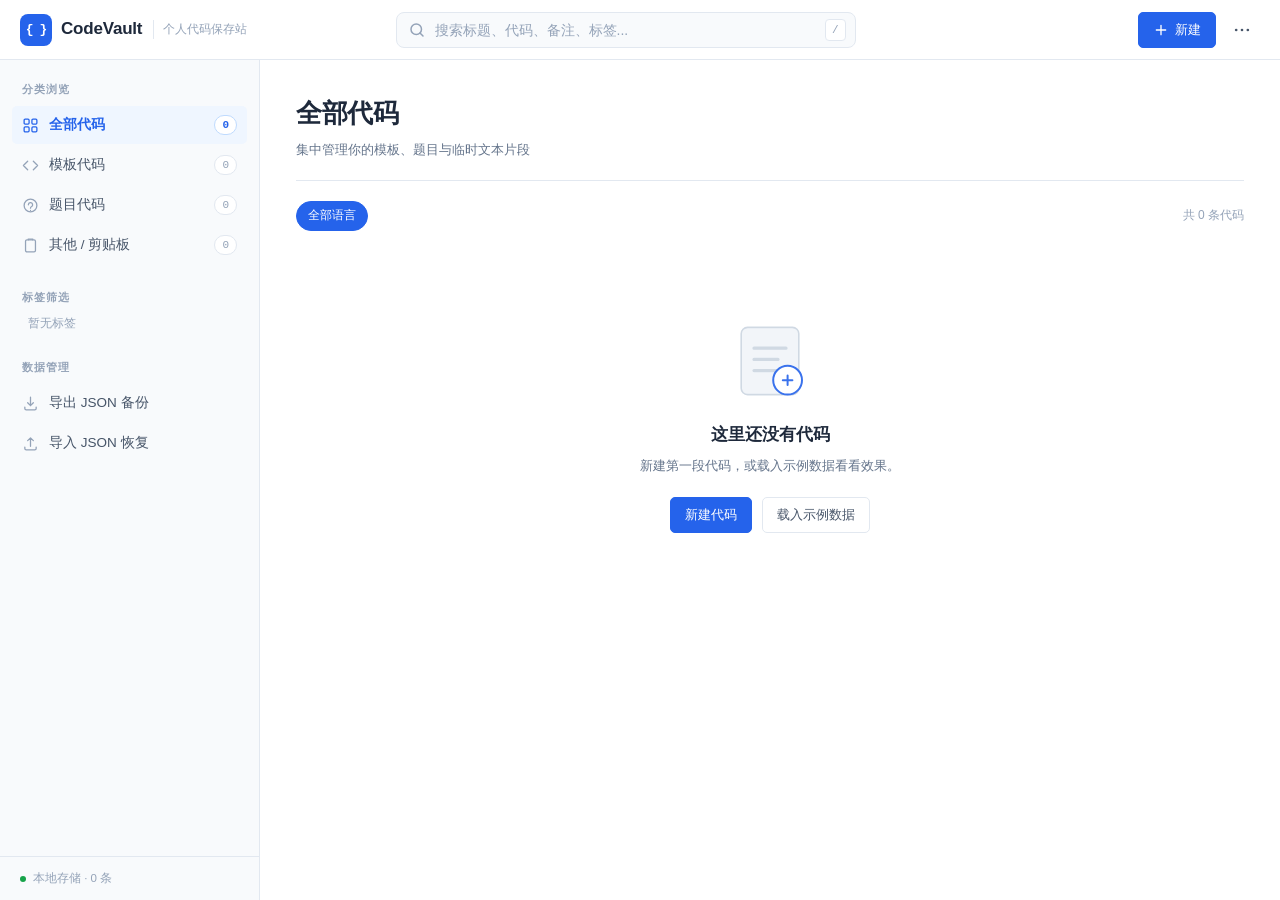
==== index.html @ a91841c7 "feat: CodeVault personal code snippet site (OI-Wiki style)" ====
<!DOCTYPE html>
<html lang="zh-CN">
<head>
  <meta charset="UTF-8" />
  <meta name="viewport" content="width=device-width, initial-scale=1.0" />
  <meta name="description" content="CodeVault - 个人代码保存站，集中管理模板代码、题目代码与云剪贴板片段。" />
  <title>CodeVault · 个人代码保存站</title>
  <link rel="stylesheet" href="styles.css" />
</head>
<body>
  <!-- ============ 顶部栏 ============ -->
  <header class="topbar">
    <div class="topbar-inner">
      <button id="sidebarToggle" class="icon-btn sidebar-toggle" aria-label="切换导航菜单" title="切换导航">
        <svg viewBox="0 0 24 24" width="20" height="20" aria-hidden="true"><path d="M3 6h18M3 12h18M3 18h18" stroke="currentColor" stroke-width="2" stroke-linecap="round"/></svg>
      </button>

      <a href="#" class="brand" id="brandHome">
        <span class="brand-mark">{ }</span>
        <span class="brand-name">CodeVault</span>
        <span class="brand-sub">个人代码保存站</span>
      </a>

      <div class="search-wrap">
        <svg class="search-icon" viewBox="0 0 24 24" width="18" height="18" aria-hidden="true"><circle cx="11" cy="11" r="7" fill="none" stroke="currentColor" stroke-width="2"/><path d="m20 20-4-4" stroke="currentColor" stroke-width="2" stroke-linecap="round"/></svg>
        <input id="searchInput" type="search" placeholder="搜索标题、代码、备注、标签..." autocomplete="off" spellcheck="false" />
        <kbd class="search-kbd">/</kbd>
      </div>

      <div class="topbar-actions">
        <button id="newBtn" class="btn btn-primary">
          <svg viewBox="0 0 24 24" width="16" height="16" aria-hidden="true"><path d="M12 5v14M5 12h14" stroke="currentColor" stroke-width="2" stroke-linecap="round"/></svg>
          <span>新建</span>
        </button>
        <div class="dropdown" id="moreDropdown">
          <button id="moreBtn" class="icon-btn" aria-label="更多操作" title="更多">
            <svg viewBox="0 0 24 24" width="20" height="20" aria-hidden="true"><circle cx="5" cy="12" r="1.6" fill="currentColor"/><circle cx="12" cy="12" r="1.6" fill="currentColor"/><circle cx="19" cy="12" r="1.6" fill="currentColor"/></svg>
          </button>
          <div class="dropdown-menu" id="moreMenu" hidden>
            <button data-action="export">导出 JSON 备份</button>
            <button data-action="import">导入 JSON 恢复</button>
            <button data-action="sample">载入示例数据</button>
            <div class="dropdown-divider"></div>
            <button data-action="clear" class="danger">清空所有数据</button>
          </div>
        </div>
      </div>
    </div>
  </header>

  <div class="app-shell">
    <!-- ============ 左侧导航 ============ -->
    <aside class="sidebar" id="sidebar">
      <div class="sidebar-scroll">
        <div class="nav-section">
          <div class="nav-title">分类浏览</div>
          <a href="#" class="nav-item active" data-category="all">
            <span class="nav-icon">
              <svg viewBox="0 0 24 24" width="17" height="17" aria-hidden="true"><rect x="3" y="3" width="7" height="7" rx="1.5" fill="none" stroke="currentColor" stroke-width="1.8"/><rect x="14" y="3" width="7" height="7" rx="1.5" fill="none" stroke="currentColor" stroke-width="1.8"/><rect x="3" y="14" width="7" height="7" rx="1.5" fill="none" stroke="currentColor" stroke-width="1.8"/><rect x="14" y="14" width="7" height="7" rx="1.5" fill="none" stroke="currentColor" stroke-width="1.8"/></svg>
            </span>
            <span class="nav-label">全部代码</span>
            <span class="nav-count" id="countAll">0</span>
          </a>
          <a href="#" class="nav-item" data-category="template">
            <span class="nav-icon">
              <svg viewBox="0 0 24 24" width="17" height="17" aria-hidden="true"><path d="m8 6-6 6 6 6M16 6l6 6-6 6" fill="none" stroke="currentColor" stroke-width="1.8" stroke-linecap="round" stroke-linejoin="round"/></svg>
            </span>
            <span class="nav-label">模板代码</span>
            <span class="nav-count" id="countTemplate">0</span>
          </a>
          <a href="#" class="nav-item" data-category="problem">
            <span class="nav-icon">
              <svg viewBox="0 0 24 24" width="17" height="17" aria-hidden="true"><path d="M9 11a3 3 0 1 1 4.2 2.8c-.8.4-1.2 1.1-1.2 2M12 19h.01" fill="none" stroke="currentColor" stroke-width="1.8" stroke-linecap="round"/><circle cx="12" cy="12" r="9" fill="none" stroke="currentColor" stroke-width="1.8"/></svg>
            </span>
            <span class="nav-label">题目代码</span>
            <span class="nav-count" id="countProblem">0</span>
          </a>
          <a href="#" class="nav-item" data-category="clipboard">
            <span class="nav-icon">
              <svg viewBox="0 0 24 24" width="17" height="17" aria-hidden="true"><rect x="5" y="4" width="14" height="17" rx="2" fill="none" stroke="currentColor" stroke-width="1.8"/><path d="M9 4V3h6v1" fill="none" stroke="currentColor" stroke-width="1.8" stroke-linecap="round"/></svg>
            </span>
            <span class="nav-label">其他 / 剪贴板</span>
            <span class="nav-count" id="countClipboard">0</span>
          </a>
        </div>

        <div class="nav-section" id="tagSection">
          <div class="nav-title">标签筛选</div>
          <div id="tagList" class="tag-list"></div>
        </div>

        <div class="nav-section">
          <div class="nav-title">数据管理</div>
          <a href="#" class="nav-item nav-link" data-action="export">
            <span class="nav-icon">
              <svg viewBox="0 0 24 24" width="17" height="17" aria-hidden="true"><path d="M12 3v12m0 0 4-4m-4 4-4-4M4 17v2a2 2 0 0 0 2 2h12a2 2 0 0 0 2-2v-2" fill="none" stroke="currentColor" stroke-width="1.8" stroke-linecap="round" stroke-linejoin="round"/></svg>
            </span>
            <span class="nav-label">导出 JSON 备份</span>
          </a>
          <a href="#" class="nav-item nav-link" data-action="import">
            <span class="nav-icon">
              <svg viewBox="0 0 24 24" width="17" height="17" aria-hidden="true"><path d="M12 16V4m0 0 4 4m-4-4L8 8M4 17v2a2 2 0 0 0 2 2h12a2 2 0 0 0 2-2v-2" fill="none" stroke="currentColor" stroke-width="1.8" stroke-linecap="round" stroke-linejoin="round"/></svg>
            </span>
            <span class="nav-label">导入 JSON 恢复</span>
          </a>
        </div>
      </div>

      <div class="sidebar-footer">
        <span class="dot"></span>
        <span id="storageInfo">本地存储 · 0 条</span>
      </div>
    </aside>
    <div class="sidebar-backdrop" id="sidebarBackdrop" hidden></div>

    <!-- ============ 主内容区 ============ -->
    <main class="main-content" id="mainContent">
      <div class="content-wrap">
        <div class="page-heading">
          <div>
            <h1 id="pageTitle">全部代码</h1>
            <p id="pageDesc">集中管理你的模板、题目与临时文本片段</p>
          </div>
          <button id="headingNewBtn" class="btn btn-ghost heading-new">+ 新建代码</button>
        </div>

        <!-- 快速粘贴：仅在“其他 / 剪贴板”分类显示 -->
        <section class="quick-paste" id="quickPaste" hidden>
          <div class="quick-paste-head">
            <h2>快速粘贴</h2>
            <span>像云剪贴板一样，贴上就能存</span>
          </div>
          <textarea id="quickPasteInput" rows="3" placeholder="在这里粘贴文本，然后点“保存片段”..." spellcheck="false"></textarea>
          <div class="quick-paste-actions">
            <input id="quickPasteTitle" type="text" placeholder="备注标题（可选）" maxlength="80" />
            <button id="quickPasteSave" class="btn btn-primary">保存片段</button>
          </div>
        </section>

        <div class="filter-bar">
          <div class="filter-chips" id="langChips"></div>
          <div class="result-info" id="resultInfo"></div>
        </div>

        <div class="card-grid" id="cardList"></div>

        <div class="empty-state" id="emptyState" hidden>
          <div class="empty-illustration">
            <svg viewBox="0 0 120 120" width="96" height="96" aria-hidden="true">
              <rect x="24" y="18" width="72" height="84" rx="8" fill="#f1f5f9" stroke="#cbd5e1" stroke-width="2"/>
              <path d="M40 44h40M40 58h30M40 72h36" stroke="#cbd5e1" stroke-width="4" stroke-linecap="round"/>
              <circle cx="82" cy="84" r="18" fill="#fff" stroke="#2563eb" stroke-width="2.5"/>
              <path d="M76 84h12M82 78v12" stroke="#2563eb" stroke-width="2.5" stroke-linecap="round"/>
            </svg>
          </div>
          <h3 id="emptyTitle">这里还没有代码</h3>
          <p id="emptyDesc">点击右上角「新建」，把第一段代码存进来吧。</p>
          <div class="empty-actions" id="emptyActions">
            <button class="btn btn-primary" id="emptyActionBtn">新建代码</button>
          </div>
        </div>
      </div>
    </main>
  </div>

  <!-- ============ 编辑弹窗 ============ -->
  <div class="modal" id="editorModal" hidden>
    <div class="modal-backdrop" data-close-modal></div>
    <div class="modal-panel modal-panel-lg">
      <div class="modal-head">
        <h2 id="editorTitle">新建代码</h2>
        <button class="icon-btn" data-close-modal aria-label="关闭弹窗">
          <svg viewBox="0 0 24 24" width="20" height="20" aria-hidden="true"><path d="M6 6l12 12M18 6 6 18" stroke="currentColor" stroke-width="2" stroke-linecap="round"/></svg>
        </button>
      </div>
      <form id="editorForm" class="modal-body" novalidate></form>
      <div class="modal-foot">
        <button class="btn btn-ghost" data-close-modal>取消</button>
        <button class="btn btn-primary" id="editorSubmit" form="editorForm" type="submit">保存</button>
      </div>
    </div>
  </div>

  <!-- ============ 查看完整代码弹窗 ============ -->
  <div class="modal" id="viewModal" hidden>
    <div class="modal-backdrop" data-close-modal></div>
    <div class="modal-panel modal-panel-lg">
      <div class="modal-head">
        <h2 id="viewTitle">代码详情</h2>
        <div class="modal-head-actions">
          <button class="btn btn-ghost" id="viewCopyBtn">复制</button>
          <button class="btn btn-ghost" id="viewEditBtn">编辑</button>
          <button class="icon-btn" data-close-modal aria-label="关闭弹窗">
            <svg viewBox="0 0 24 24" width="20" height="20" aria-hidden="true"><path d="M6 6l12 12M18 6 6 18" stroke="currentColor" stroke-width="2" stroke-linecap="round"/></svg>
          </button>
        </div>
      </div>
      <div class="modal-body" id="viewBody"></div>
    </div>
  </div>

  <!-- ============ 确认弹窗 ============ -->
  <div class="modal" id="confirmModal" hidden>
    <div class="modal-backdrop" data-close-modal></div>
    <div class="modal-panel modal-panel-sm">
      <div class="modal-head"><h2 id="confirmTitle">确认操作</h2></div>
      <div class="modal-body"><p id="confirmMessage"></p></div>
      <div class="modal-foot">
        <button class="btn btn-ghost" data-close-modal>取消</button>
        <button class="btn btn-danger" id="confirmOk">确认</button>
      </div>
    </div>
  </div>

  <input type="file" id="importFile" accept="application/json,.json" hidden />
  <div class="toast" id="toast" hidden></div>

  <script src="app.js"></script>
</body>
</html>
---- styles.css ----
/* ==========================================================================
   CodeVault · 个人代码保存站
   风格参考 OI-Wiki：简洁文档风 / 左侧分类导航 / 代码卡片
   ========================================================================== */

:root {
  /* 颜色 */
  --bg: #ffffff;
  --bg-soft: #f8fafc;
  --bg-hover: #f1f5f9;
  --sidebar-bg: #f8fafc;
  --border: #e2e8f0;
  --border-strong: #cbd5e1;
  --text: #1e293b;
  --text-secondary: #475569;
  --text-muted: #64748b;
  --text-faint: #94a3b8;
  --primary: #2563eb;
  --primary-hover: #1d4ed8;
  --primary-soft: #eff6ff;
  --primary-border: #bfdbfe;
  --danger: #dc2626;
  --danger-hover: #b91c1c;
  --danger-soft: #fef2f2;
  --success: #16a34a;
  --code-bg: #f6f8fa;
  --code-border: #e5e7eb;

  /* 代码高亮 */
  --tok-kw: #0550ae;
  --tok-str: #0a3069;
  --tok-num: #953800;
  --tok-com: #6a737d;
  --tok-fn: #8250df;
  --tok-type: #116329;
  --tok-op: #cf222e;

  /* 尺寸 */
  --topbar-h: 60px;
  --sidebar-w: 260px;
  --radius: 8px;
  --radius-sm: 5px;
  --shadow-sm: 0 1px 2px rgba(15, 23, 42, 0.04);
  --shadow-md: 0 4px 16px rgba(15, 23, 42, 0.08);
  --shadow-lg: 0 16px 48px rgba(15, 23, 42, 0.18);

  --font-sans: -apple-system, BlinkMacSystemFont, "Segoe UI", "PingFang SC",
    "Hiragino Sans GB", "Microsoft YaHei", "Helvetica Neue", Arial, sans-serif;
  --font-mono: ui-monospace, SFMono-Regular, "SF Mono", Menlo, Consolas,
    "Liberation Mono", "Courier New", monospace;
}

*,
*::before,
*::after {
  box-sizing: border-box;
}

html {
  scroll-behavior: smooth;
}

body {
  margin: 0;
  font-family: var(--font-sans);
  font-size: 14px;
  line-height: 1.65;
  color: var(--text);
  background: var(--bg);
  -webkit-font-smoothing: antialiased;
  -moz-osx-font-smoothing: grayscale;
}

a {
  color: var(--primary);
  text-decoration: none;
}

button,
input,
textarea,
select {
  font: inherit;
  color: inherit;
}

button {
  cursor: pointer;
}

svg {
  display: block;
  flex-shrink: 0;
}

[hidden] {
  display: none !important;
}

::selection {
  background: #bfdbfe;
}

/* ============================ 顶部栏 ============================ */
.topbar {
  position: sticky;
  top: 0;
  z-index: 100;
  height: var(--topbar-h);
  background: rgba(255, 255, 255, 0.96);
  backdrop-filter: saturate(180%) blur(8px);
  border-bottom: 1px solid var(--border);
}

.topbar-inner {
  height: 100%;
  display: flex;
  align-items: center;
  gap: 14px;
  padding: 0 20px;
  max-width: 1600px;
  margin: 0 auto;
}

.icon-btn {
  display: inline-flex;
  align-items: center;
  justify-content: center;
  width: 36px;
  height: 36px;
  padding: 0;
  border: 1px solid transparent;
  border-radius: var(--radius-sm);
  background: transparent;
  color: var(--text-secondary);
  transition: background 0.15s, color 0.15s;
}

.icon-btn:hover {
  background: var(--bg-hover);
  color: var(--text);
}

.sidebar-toggle {
  display: none;
}

.brand {
  display: inline-flex;
  align-items: center;
  gap: 9px;
  color: var(--text);
  white-space: nowrap;
}

.brand:hover {
  color: var(--text);
}

.brand-mark {
  display: inline-flex;
  align-items: center;
  justify-content: center;
  width: 32px;
  height: 32px;
  border-radius: 8px;
  background: var(--primary);
  color: #fff;
  font-family: var(--font-mono);
  font-size: 13px;
  font-weight: 700;
  letter-spacing: -1px;
}

.brand-name {
  font-size: 17px;
  font-weight: 700;
  letter-spacing: -0.2px;
}

.brand-sub {
  font-size: 12px;
  color: var(--text-faint);
  padding-left: 9px;
  margin-left: 2px;
  border-left: 1px solid var(--border);
}

.search-wrap {
  position: relative;
  flex: 1;
  max-width: 460px;
  margin: 0 auto;
}

.search-icon {
  position: absolute;
  left: 12px;
  top: 50%;
  transform: translateY(-50%);
  color: var(--text-faint);
  pointer-events: none;
}

.search-wrap input {
  width: 100%;
  height: 36px;
  padding: 0 40px 0 38px;
  border: 1px solid var(--border);
  border-radius: var(--radius);
  background: var(--bg-soft);
  outline: none;
  transition: border-color 0.15s, box-shadow 0.15s, background 0.15s;
}

.search-wrap input::placeholder {
  color: var(--text-faint);
}

.search-wrap input:focus {
  background: #fff;
  border-color: var(--primary);
  box-shadow: 0 0 0 3px rgba(37, 99, 235, 0.12);
}

.search-kbd {
  position: absolute;
  right: 10px;
  top: 50%;
  transform: translateY(-50%);
  padding: 1px 6px;
  font-family: var(--font-mono);
  font-size: 11px;
  line-height: 18px;
  color: var(--text-faint);
  background: #fff;
  border: 1px solid var(--border);
  border-radius: 4px;
  pointer-events: none;
}

.topbar-actions {
  display: flex;
  align-items: center;
  gap: 8px;
  margin-left: auto;
}

/* ============================ 按钮 ============================ */
.btn {
  display: inline-flex;
  align-items: center;
  justify-content: center;
  gap: 6px;
  min-height: 36px;
  padding: 0 14px;
  border-radius: var(--radius-sm);
  border: 1px solid transparent;
  font-size: 13px;
  font-weight: 500;
  white-space: nowrap;
  transition: background 0.15s, border-color 0.15s, color 0.15s, box-shadow 0.15s, transform 0.05s;
}

.btn:active {
  transform: translateY(1px);
}

.btn-primary {
  background: var(--primary);
  color: #fff;
  border-color: var(--primary);
}

.btn-primary:hover {
  background: var(--primary-hover);
  border-color: var(--primary-hover);
}

.btn-ghost {
  background: #fff;
  color: var(--text-secondary);
  border-color: var(--border);
}

.btn-ghost:hover {
  background: var(--bg-hover);
  color: var(--text);
}

.btn-danger {
  background: var(--danger);
  color: #fff;
  border-color: var(--danger);
}

.btn-danger:hover {
  background: var(--danger-hover);
}

.btn-sm {
  min-height: 28px;
  padding: 0 9px;
  font-size: 12px;
}

.heading-new {
  display: none;
}

/* ============================ 下拉菜单 ============================ */
.dropdown {
  position: relative;
}

.dropdown-menu {
  position: absolute;
  top: calc(100% + 8px);
  right: 0;
  min-width: 180px;
  padding: 6px;
  background: #fff;
  border: 1px solid var(--border);
  border-radius: var(--radius);
  box-shadow: var(--shadow-md);
  z-index: 200;
}

.dropdown-menu button {
  display: block;
  width: 100%;
  padding: 8px 10px;
  text-align: left;
  border: 0;
  border-radius: var(--radius-sm);
  background: transparent;
  color: var(--text-secondary);
  font-size: 13px;
}

.dropdown-menu button:hover {
  background: var(--bg-hover);
  color: var(--text);
}

.dropdown-menu button.danger {
  color: var(--danger);
}

.dropdown-menu button.danger:hover {
  background: var(--danger-soft);
}

.dropdown-divider {
  height: 1px;
  margin: 5px 4px;
  background: var(--border);
}

/* ============================ 布局 ============================ */
.app-shell {
  min-height: calc(100vh - var(--topbar-h));
}

.sidebar {
  position: fixed;
  top: var(--topbar-h);
  bottom: 0;
  left: 0;
  width: var(--sidebar-w);
  display: flex;
  flex-direction: column;
  background: var(--sidebar-bg);
  border-right: 1px solid var(--border);
  z-index: 90;
}

.sidebar-scroll {
  flex: 1;
  overflow-y: auto;
  padding: 20px 12px;
}

.nav-section {
  margin-bottom: 24px;
}

.nav-title {
  padding: 0 10px;
  margin-bottom: 8px;
  font-size: 11px;
  font-weight: 600;
  letter-spacing: 0.08em;
  text-transform: uppercase;
  color: var(--text-faint);
}

.nav-item {
  display: flex;
  align-items: center;
  gap: 10px;
  min-height: 38px;
  padding: 6px 10px;
  margin-bottom: 2px;
  border-radius: var(--radius-sm);
  color: var(--text-secondary);
  font-size: 13.5px;
  transition: background 0.15s, color 0.15s;
}

.nav-item:hover {
  background: var(--bg-hover);
  color: var(--text);
}

.nav-item.active {
  background: var(--primary-soft);
  color: var(--primary);
  font-weight: 600;
}

.nav-icon {
  display: inline-flex;
  color: var(--text-faint);
}

.nav-item.active .nav-icon {
  color: var(--primary);
}

.nav-label {
  flex: 1;
  overflow: hidden;
  text-overflow: ellipsis;
  white-space: nowrap;
}

.nav-count {
  font-family: var(--font-mono);
  font-size: 11px;
  color: var(--text-faint);
  background: #fff;
  border: 1px solid var(--border);
  border-radius: 10px;
  padding: 0 7px;
  line-height: 18px;
}

.nav-item.active .nav-count {
  color: var(--primary);
  border-color: var(--primary-border);
}

.tag-list {
  display: flex;
  flex-wrap: wrap;
  gap: 6px;
  padding: 0 8px;
}

.tag-filter {
  padding: 3px 9px;
  border: 1px solid var(--border);
  border-radius: 20px;
  background: #fff;
  color: var(--text-secondary);
  font-size: 12px;
  transition: all 0.15s;
}

.tag-filter:hover {
  border-color: var(--primary-border);
  color: var(--primary);
}

.tag-filter.active {
  background: var(--primary);
  border-color: var(--primary);
  color: #fff;
}

.sidebar-footer {
  display: flex;
  align-items: center;
  gap: 7px;
  padding: 12px 20px;
  border-top: 1px solid var(--border);
  font-size: 11.5px;
  color: var(--text-faint);
}

.sidebar-footer .dot {
  width: 6px;
  height: 6px;
  border-radius: 50%;
  background: var(--success);
}

.sidebar-backdrop {
  display: none;
}

.main-content {
  margin-left: var(--sidebar-w);
  min-height: calc(100vh - var(--topbar-h));
}

.content-wrap {
  max-width: 1180px;
  margin: 0 auto;
  padding: 32px 36px 64px;
}

/* ============================ 页头 ============================ */
.page-heading {
  display: flex;
  align-items: flex-end;
  justify-content: space-between;
  gap: 16px;
  padding-bottom: 20px;
  margin-bottom: 20px;
  border-bottom: 1px solid var(--border);
}

.page-heading h1 {
  margin: 0 0 4px;
  font-size: 26px;
  font-weight: 700;
  letter-spacing: -0.5px;
  color: var(--text);
}

.page-heading p {
  margin: 0;
  font-size: 13px;
  color: var(--text-muted);
}

/* ============================ 快速粘贴 ============================ */
.quick-paste {
  background: linear-gradient(135deg, #eff6ff 0%, #f5f3ff 100%);
  border: 1px solid var(--primary-border);
  border-radius: var(--radius);
  padding: 18px 20px;
  margin-bottom: 24px;
}

.quick-paste-head {
  display: flex;
  align-items: baseline;
  gap: 12px;
  margin-bottom: 12px;
}

.quick-paste-head h2 {
  margin: 0;
  font-size: 15px;
  font-weight: 600;
}

.quick-paste-head span {
  font-size: 12px;
  color: var(--text-muted);
}

.quick-paste textarea,
.quick-paste input[type="text"] {
  width: 100%;
  border: 1px solid var(--border);
  border-radius: var(--radius-sm);
  background: #fff;
  padding: 9px 12px;
  outline: none;
  transition: border-color 0.15s, box-shadow 0.15s;
}

.quick-paste textarea {
  font-family: var(--font-mono);
  font-size: 12.5px;
  line-height: 1.6;
  resize: vertical;
  min-height: 76px;
}

.quick-paste textarea:focus,
.quick-paste input[type="text"]:focus {
  border-color: var(--primary);
  box-shadow: 0 0 0 3px rgba(37, 99, 235, 0.1);
}

.quick-paste-actions {
  display: flex;
  gap: 10px;
  margin-top: 10px;
}

.quick-paste-actions input {
  flex: 1;
  height: 36px;
}

/* ============================ 筛选条 ============================ */
.filter-bar {
  display: flex;
  align-items: center;
  justify-content: space-between;
  gap: 12px;
  flex-wrap: wrap;
  margin-bottom: 18px;
}

.filter-chips {
  display: flex;
  gap: 7px;
  flex-wrap: wrap;
}

.chip {
  padding: 4px 11px;
  border: 1px solid var(--border);
  border-radius: 20px;
  background: #fff;
  color: var(--text-secondary);
  font-size: 12px;
  transition: all 0.15s;
}

.chip:hover {
  border-color: var(--primary-border);
  color: var(--primary);
}

.chip.active {
  background: var(--primary);
  border-color: var(--primary);
  color: #fff;
}

.result-info {
  font-size: 12px;
  color: var(--text-faint);
}

/* ============================ 卡片网格 ============================ */
.card-grid {
  display: grid;
  grid-template-columns: repeat(auto-fill, minmax(350px, 1fr));
  gap: 16px;
  align-items: start;
}

.code-card {
  display: flex;
  flex-direction: column;
  min-width: 0;
  background: #fff;
  border: 1px solid var(--border);
  border-radius: var(--radius);
  box-shadow: var(--shadow-sm);
  overflow: hidden;
  transition: box-shadow 0.18s, border-color 0.18s, transform 0.18s;
}

.code-card:hover {
  border-color: var(--border-strong);
  box-shadow: var(--shadow-md);
  transform: translateY(-2px);
}

.card-head {
  padding: 15px 16px 12px;
}

.card-title-row {
  display: flex;
  align-items: flex-start;
  gap: 10px;
}

.card-title {
  flex: 1;
  min-width: 0;
  margin: 0;
  font-size: 15px;
  font-weight: 600;
  line-height: 1.4;
  color: var(--text);
  overflow: hidden;
  text-overflow: ellipsis;
  white-space: nowrap;
}

.card-title-link {
  color: inherit;
  cursor: pointer;
}

.card-title-link:hover {
  color: var(--primary);
}

.card-badges {
  display: flex;
  align-items: center;
  gap: 6px;
  flex-shrink: 0;
}

.badge {
  padding: 2px 8px;
  border-radius: 4px;
  font-size: 11px;
  font-weight: 500;
  line-height: 18px;
  white-space: nowrap;
}

.badge-lang {
  font-family: var(--font-mono);
  background: var(--bg-soft);
  color: var(--text-secondary);
  border: 1px solid var(--border);
}

.badge-type-template { background: #eef2ff; color: #4338ca; }
.badge-type-problem  { background: #ecfdf5; color: #047857; }
.badge-type-clipboard { background: #fff7ed; color: #c2410c; }

.card-meta {
  margin-top: 6px;
  font-size: 12px;
  color: var(--text-muted);
  overflow: hidden;
  text-overflow: ellipsis;
  white-space: nowrap;
}

.card-desc {
  margin: 8px 0 0;
  font-size: 12.5px;
  line-height: 1.6;
  color: var(--text-secondary);
  display: -webkit-box;
  -webkit-line-clamp: 2;
  -webkit-box-orient: vertical;
  overflow: hidden;
}

.card-tags {
  display: flex;
  flex-wrap: wrap;
  gap: 5px;
  margin-top: 10px;
}

.tag {
  padding: 1px 7px;
  border-radius: 4px;
  background: var(--primary-soft);
  color: var(--primary);
  font-size: 11px;
  line-height: 18px;
}

.code-block {
  position: relative;
  margin: 0;
  padding: 12px 14px;
  background: var(--code-bg);
  border-top: 1px solid var(--code-border);
  border-bottom: 1px solid var(--code-border);
  overflow: auto;
}

.code-block pre {
  margin: 0;
  font-family: var(--font-mono);
  font-size: 12px;
  line-height: 1.6;
  color: var(--text-secondary);
  white-space: pre-wrap;
  overflow-wrap: anywhere;
  tab-size: 4;
}

.code-block.clipboard-text {
  white-space: pre-wrap;
  word-break: break-word;
  font-family: var(--font-sans);
  font-size: 12.5px;
}

.copy-float {
  position: absolute;
  top: 8px;
  right: 8px;
  display: inline-flex;
  align-items: center;
  gap: 4px;
  padding: 3px 8px;
  border: 1px solid var(--border);
  border-radius: 5px;
  background: rgba(255, 255, 255, 0.94);
  color: var(--text-secondary);
  font-size: 11px;
  opacity: 0;
  transition: opacity 0.15s, color 0.15s, border-color 0.15s;
}

.code-block:hover .copy-float {
  opacity: 1;
}

.copy-float:hover {
  color: var(--primary);
  border-color: var(--primary-border);
}

.copy-float.copied {
  color: var(--success);
  border-color: #bbf7d0;
}

.card-foot {
  display: flex;
  align-items: center;
  justify-content: space-between;
  gap: 8px;
  padding: 10px 16px;
  margin-top: auto;
}

.card-time {
  font-size: 11px;
  color: var(--text-faint);
}

.card-actions {
  display: flex;
  gap: 2px;
}

.action-btn {
  padding: 4px 8px;
  border: 0;
  border-radius: 4px;
  background: transparent;
  color: var(--text-muted);
  font-size: 12px;
  transition: background 0.15s, color 0.15s;
}

.action-btn:hover {
  background: var(--bg-hover);
  color: var(--primary);
}

.action-btn.danger:hover {
  background: var(--danger-soft);
  color: var(--danger);
}

/* 代码高亮 token */
.tok-kw { color: var(--tok-kw); font-weight: 600; }
.tok-str { color: var(--tok-str); }
.tok-num { color: var(--tok-num); }
.tok-com { color: var(--tok-com); font-style: italic; }
.tok-fn { color: var(--tok-fn); }
.tok-type { color: var(--tok-type); }
.tok-op { color: var(--tok-op); }

/* ============================ 空状态 ============================ */
.empty-state {
  display: flex;
  flex-direction: column;
  align-items: center;
  text-align: center;
  padding: 64px 20px;
}

.empty-illustration {
  margin-bottom: 12px;
  opacity: 0.9;
}

.empty-state h3 {
  margin: 0 0 6px;
  font-size: 17px;
  font-weight: 600;
}

.empty-state p {
  margin: 0 0 20px;
  font-size: 13px;
  color: var(--text-muted);
}

.empty-actions {
  display: flex;
  gap: 10px;
  flex-wrap: wrap;
  justify-content: center;
}

/* ============================ 弹窗 ============================ */
.modal {
  position: fixed;
  inset: 0;
  z-index: 300;
  display: flex;
  align-items: center;
  justify-content: center;
  padding: 20px;
}

.modal-backdrop {
  position: absolute;
  inset: 0;
  background: rgba(15, 23, 42, 0.45);
  backdrop-filter: blur(2px);
  animation: fadeIn 0.15s ease-out;
}

.modal-panel {
  position: relative;
  width: 100%;
  max-width: 520px;
  max-height: calc(100vh - 40px);
  display: flex;
  flex-direction: column;
  background: #fff;
  border-radius: 12px;
  box-shadow: var(--shadow-lg);
  overflow: hidden;
  animation: popIn 0.18s ease-out;
}

.modal-panel-lg {
  max-width: 760px;
}

.modal-panel-sm {
  max-width: 420px;
}

@keyframes fadeIn {
  from { opacity: 0; }
  to { opacity: 1; }
}

@keyframes popIn {
  from { opacity: 0; transform: translateY(12px) scale(0.98); }
  to { opacity: 1; transform: translateY(0) scale(1); }
}

.modal-head {
  display: flex;
  align-items: center;
  justify-content: space-between;
  gap: 12px;
  padding: 16px 20px;
  border-bottom: 1px solid var(--border);
}

.modal-head h2 {
  margin: 0;
  font-size: 16px;
  font-weight: 600;
}

.modal-head-actions {
  display: flex;
  align-items: center;
  gap: 8px;
}

.modal-body {
  padding: 20px;
  overflow-y: auto;
  flex: 1;
}

.modal-body p {
  margin: 0;
  color: var(--text-secondary);
  line-height: 1.7;
}

.modal-foot {
  display: flex;
  justify-content: flex-end;
  gap: 10px;
  padding: 14px 20px;
  border-top: 1px solid var(--border);
  background: var(--bg-soft);
}

/* 表单 */
.form-row {
  margin-bottom: 16px;
}

.form-row-inline {
  display: grid;
  grid-template-columns: 1fr 1fr;
  gap: 14px;
}

.form-label {
  display: block;
  margin-bottom: 6px;
  font-size: 12.5px;
  font-weight: 600;
  color: var(--text-secondary);
}

.form-label .req {
  color: var(--danger);
  margin-left: 2px;
}

.form-hint {
  font-weight: 400;
  color: var(--text-faint);
  font-size: 11px;
}

.form-control {
  width: 100%;
  padding: 8px 11px;
  border: 1px solid var(--border);
  border-radius: var(--radius-sm);
  background: #fff;
  outline: none;
  transition: border-color 0.15s, box-shadow 0.15s;
}

.form-control:focus {
  border-color: var(--primary);
  box-shadow: 0 0 0 3px rgba(37, 99, 235, 0.1);
}

textarea.form-control {
  resize: vertical;
  min-height: 84px;
  line-height: 1.6;
}

textarea.form-control.code-input {
  font-family: var(--font-mono);
  font-size: 12.5px;
  min-height: 200px;
  background: var(--code-bg);
  tab-size: 4;
}

select.form-control {
  height: 37px;
  padding: 0 30px 0 11px;
  appearance: none;
  background-image: url("data:image/svg+xml,%3Csvg xmlns='http://www.w3.org/2000/svg' width='12' height='12' viewBox='0 0 24 24' fill='none' stroke='%2364748b' stroke-width='2'%3E%3Cpath d='m6 9 6 6 6-6'/%3E%3C/svg%3E");
  background-repeat: no-repeat;
  background-position: right 10px center;
}

.field-error {
  margin-top: 4px;
  font-size: 11.5px;
  color: var(--danger);
  display: none;
}

.form-row.invalid .form-control {
  border-color: var(--danger);
}

.form-row.invalid .field-error {
  display: block;
}

.type-switch {
  display: flex;
  gap: 8px;
  margin-bottom: 18px;
}

.type-option {
  flex: 1;
  padding: 10px 8px;
  border: 1px solid var(--border);
  border-radius: var(--radius-sm);
  background: #fff;
  color: var(--text-secondary);
  text-align: center;
  font-size: 12.5px;
  transition: all 0.15s;
}

.type-option:hover {
  border-color: var(--primary-border);
}

.type-option.active {
  border-color: var(--primary);
  background: var(--primary-soft);
  color: var(--primary);
  font-weight: 600;
}

/* 查看详情 */
.view-section {
  margin-bottom: 18px;
}

.view-section:last-child {
  margin-bottom: 0;
}

.view-label {
  font-size: 11px;
  font-weight: 600;
  text-transform: uppercase;
  letter-spacing: 0.06em;
  color: var(--text-faint);
  margin-bottom: 6px;
}

.view-value {
  font-size: 13.5px;
  color: var(--text);
  white-space: pre-wrap;
  word-break: break-word;
}

.view-value.notes {
  background: var(--bg-soft);
  border: 1px solid var(--border);
  border-radius: var(--radius-sm);
  padding: 10px 12px;
  line-height: 1.7;
}

.view-code {
  margin: 0;
  padding: 14px 16px;
  background: var(--code-bg);
  border: 1px solid var(--code-border);
  border-radius: var(--radius-sm);
  font-family: var(--font-mono);
  font-size: 12.5px;
  line-height: 1.65;
  overflow: auto;
  white-space: pre;
  max-height: 50vh;
}

/* ============================ Toast ============================ */
.toast {
  position: fixed;
  left: 50%;
  bottom: 28px;
  transform: translateX(-50%);
  z-index: 500;
  display: flex;
  align-items: center;
  gap: 8px;
  padding: 10px 18px;
  background: #1e293b;
  color: #fff;
  border-radius: 8px;
  box-shadow: var(--shadow-lg);
  font-size: 13px;
  animation: toastIn 0.2s ease-out;
  max-width: calc(100vw - 32px);
}

.toast.success { background: #15803d; }
.toast.error { background: #b91c1c; }

@keyframes toastIn {
  from { opacity: 0; transform: translate(-50%, 12px); }
  to { opacity: 1; transform: translate(-50%, 0); }
}

/* ============================ 响应式 ============================ */
@media (max-width: 1024px) {
  .content-wrap {
    padding: 28px 24px 56px;
  }
  .card-grid {
    grid-template-columns: repeat(auto-fill, minmax(300px, 1fr));
  }
}

@media (max-width: 900px) {
  :root {
    --sidebar-w: 264px;
  }

  .sidebar-toggle {
    display: inline-flex;
  }

  .brand-sub {
    display: none;
  }

  .sidebar {
    transform: translateX(-100%);
    transition: transform 0.24s ease;
    box-shadow: var(--shadow-lg);
  }

  .sidebar.open {
    transform: translateX(0);
  }

  .sidebar-backdrop:not([hidden]) {
    display: block;
    position: fixed;
    inset: var(--topbar-h) 0 0 0;
    background: rgba(15, 23, 42, 0.35);
    z-index: 80;
  }

  .main-content {
    margin-left: 0;
  }

  .heading-new {
    display: inline-flex;
  }

  .search-wrap {
    max-width: none;
  }
}

@media (max-width: 640px) {
  :root {
    --topbar-h: 54px;
  }

  .topbar-inner {
    padding: 0 12px;
    gap: 8px;
  }

  .brand-name {
    font-size: 15px;
  }

  .brand-mark {
    width: 28px;
    height: 28px;
    font-size: 11px;
  }

  #newBtn span {
    display: none;
  }

  #newBtn {
    padding: 0 9px;
  }

  .search-wrap {
    order: 5;
    position: absolute;
    top: calc(var(--topbar-h) + 8px);
    left: 12px;
    right: 12px;
    max-width: none;
  }

  .search-kbd {
    display: none;
  }

  .app-shell {
    padding-top: 44px;
  }

  .content-wrap {
    padding: 20px 16px 48px;
  }

  .page-heading {
    align-items: flex-start;
    flex-direction: column;
    gap: 12px;
  }

  .page-heading h1 {
    font-size: 22px;
  }

  .heading-new {
    display: none;
  }

  .card-grid {
    grid-template-columns: 1fr;
  }

  .form-row-inline {
    grid-template-columns: 1fr;
    gap: 0;
  }

  .type-switch {
    flex-direction: column;
  }

  .type-option {
    text-align: left;
    padding: 8px 12px;
  }

  .modal {
    padding: 10px;
  }

  .modal-panel {
    max-height: calc(100vh - 20px);
  }

  .modal-head-actions .btn {
    padding: 0 9px;
  }

  .quick-paste-actions {
    flex-direction: column;
  }

  .filter-bar {
    align-items: flex-start;
    flex-direction: column;
  }
}

@media (prefers-reduced-motion: reduce) {
  *, *::before, *::after {
    animation-duration: 0.01ms !important;
    transition-duration: 0.01ms !important;
    scroll-behavior: auto !important;
  }
}
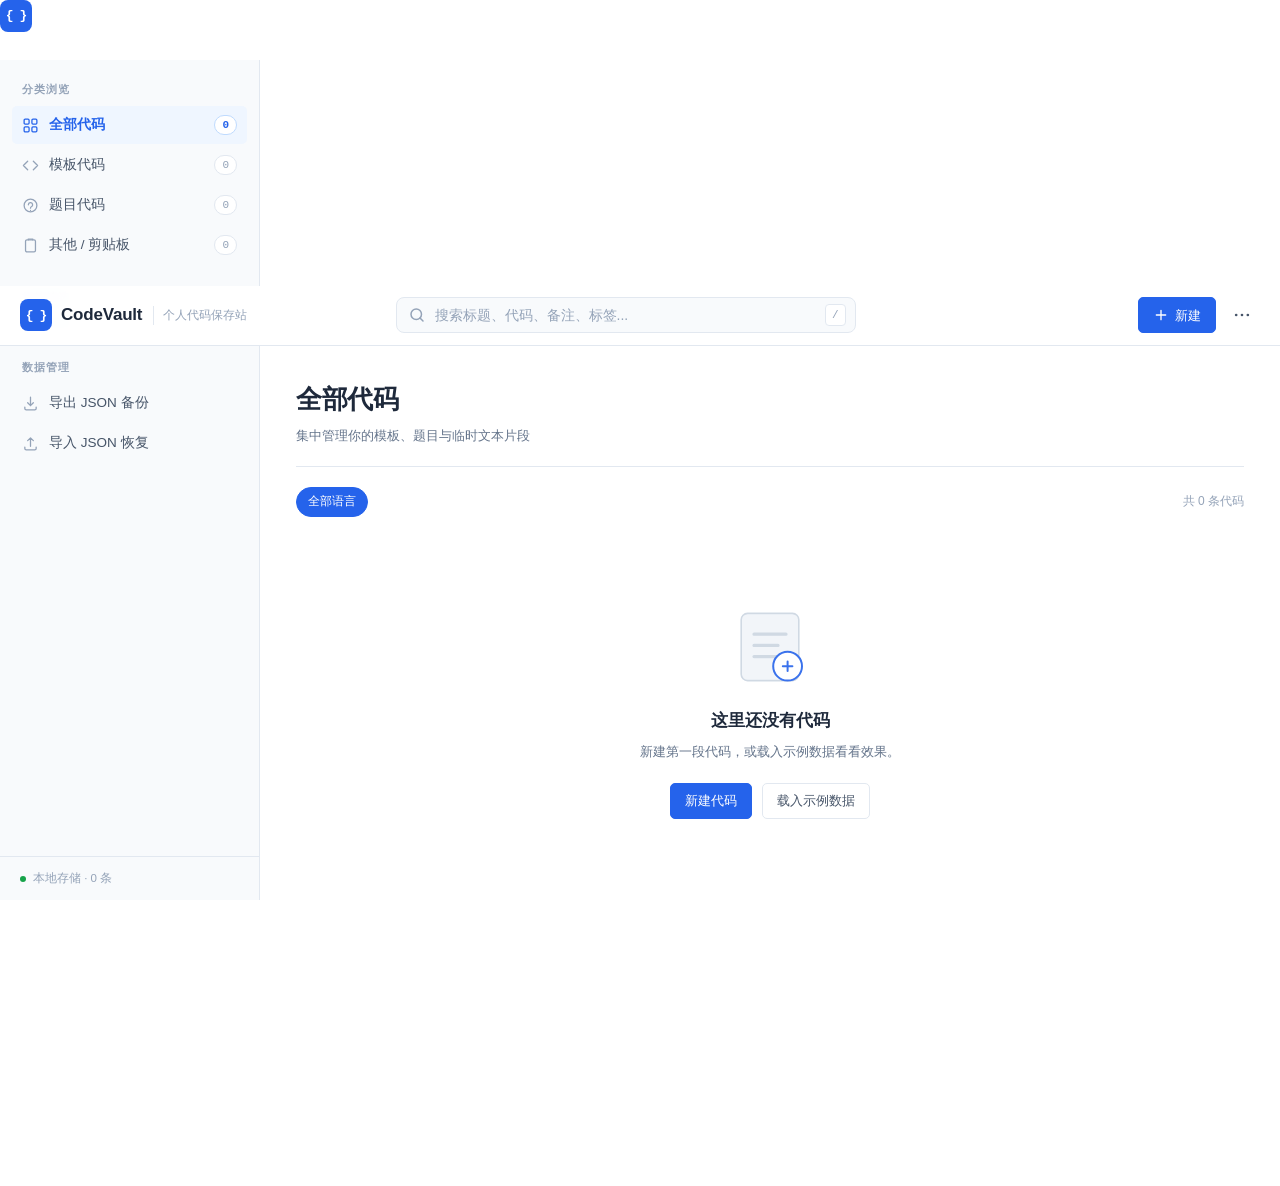
==== commit 5ad05d8b: "feat: add password gate with remember-me and password change" ====
--- a/index.html
+++ b/index.html
@@ -8,6 +8,30 @@
   <link rel="stylesheet" href="styles.css" />
 </head>
 <body>
+  <!-- ============ 访问密码门禁 ============ -->
+  <div class="auth-screen" id="authScreen">
+    <div class="auth-card">
+      <div class="auth-logo">
+        <span class="brand-mark">{ }</span>
+      </div>
+      <h1 class="auth-title">CodeVault</h1>
+      <p class="auth-subtitle">请输入访问密码以继续</p>
+      <form id="authForm" class="auth-form" autocomplete="off">
+        <div class="auth-input-wrap">
+          <svg viewBox="0 0 24 24" width="17" height="17" aria-hidden="true"><rect x="4" y="10" width="16" height="11" rx="2" fill="none" stroke="currentColor" stroke-width="1.8"/><path d="M8 10V7a4 4 0 0 1 8 0v3" fill="none" stroke="currentColor" stroke-width="1.8" stroke-linecap="round"/></svg>
+          <input type="password" id="authPassword" class="auth-input" placeholder="访问密码" autocomplete="current-password" required />
+        </div>
+        <div class="auth-error" id="authError" hidden>密码错误，请重试</div>
+        <label class="auth-remember">
+          <input type="checkbox" id="authRemember" checked />
+          <span>30 天内免登录</span>
+        </label>
+        <button type="submit" class="btn btn-primary auth-submit">进入站点</button>
+      </form>
+      <p class="auth-hint">本站受访问密码保护</p>
+    </div>
+  </div>
+
   <!-- ============ 顶部栏 ============ -->
   <header class="topbar">
     <div class="topbar-inner">
@@ -41,6 +65,9 @@
             <button data-action="import">导入 JSON 恢复</button>
             <button data-action="sample">载入示例数据</button>
             <div class="dropdown-divider"></div>
+            <button data-action="change-password">修改访问密码</button>
+            <button data-action="lock">锁定站点</button>
+            <div class="dropdown-divider"></div>
             <button data-action="clear" class="danger">清空所有数据</button>
           </div>
         </div>
@@ -212,6 +239,36 @@
     </div>
   </div>
 
+  <!-- ============ 修改密码弹窗 ============ -->
+  <div class="modal" id="passwordModal" hidden>
+    <div class="modal-backdrop" data-close-modal></div>
+    <div class="modal-panel modal-panel-sm">
+      <div class="modal-head"><h2>修改访问密码</h2></div>
+      <form id="passwordForm" class="modal-body" novalidate>
+        <div class="form-row" id="oldPwdRow">
+          <label class="form-label">当前密码<span class="req">*</span></label>
+          <input class="form-control" type="password" name="oldpwd" autocomplete="current-password" />
+          <div class="field-error">当前密码不正确</div>
+        </div>
+        <div class="form-row" id="newPwdRow">
+          <label class="form-label">新密码<span class="req">*</span><span class="form-hint">（至少 4 位）</span></label>
+          <input class="form-control" type="password" name="newpwd" autocomplete="new-password" />
+          <div class="field-error">新密码至少 4 位</div>
+        </div>
+        <div class="form-row" id="confirmPwdRow">
+          <label class="form-label">确认新密码<span class="req">*</span></label>
+          <input class="form-control" type="password" name="confirmpwd" autocomplete="new-password" />
+          <div class="field-error">两次输入的密码不一致</div>
+        </div>
+        <p class="form-hint" style="margin-top:-4px;">密码以哈希形式保存在本浏览器，不会明文存储。首次使用默认密码 <code>CodeVault2026</code>。</p>
+      </form>
+      <div class="modal-foot">
+        <button class="btn btn-ghost" data-close-modal>取消</button>
+        <button class="btn btn-primary" id="passwordSubmit" form="passwordForm" type="submit">保存新密码</button>
+      </div>
+    </div>
+  </div>
+
   <input type="file" id="importFile" accept="application/json,.json" hidden />
   <div class="toast" id="toast" hidden></div>
 
